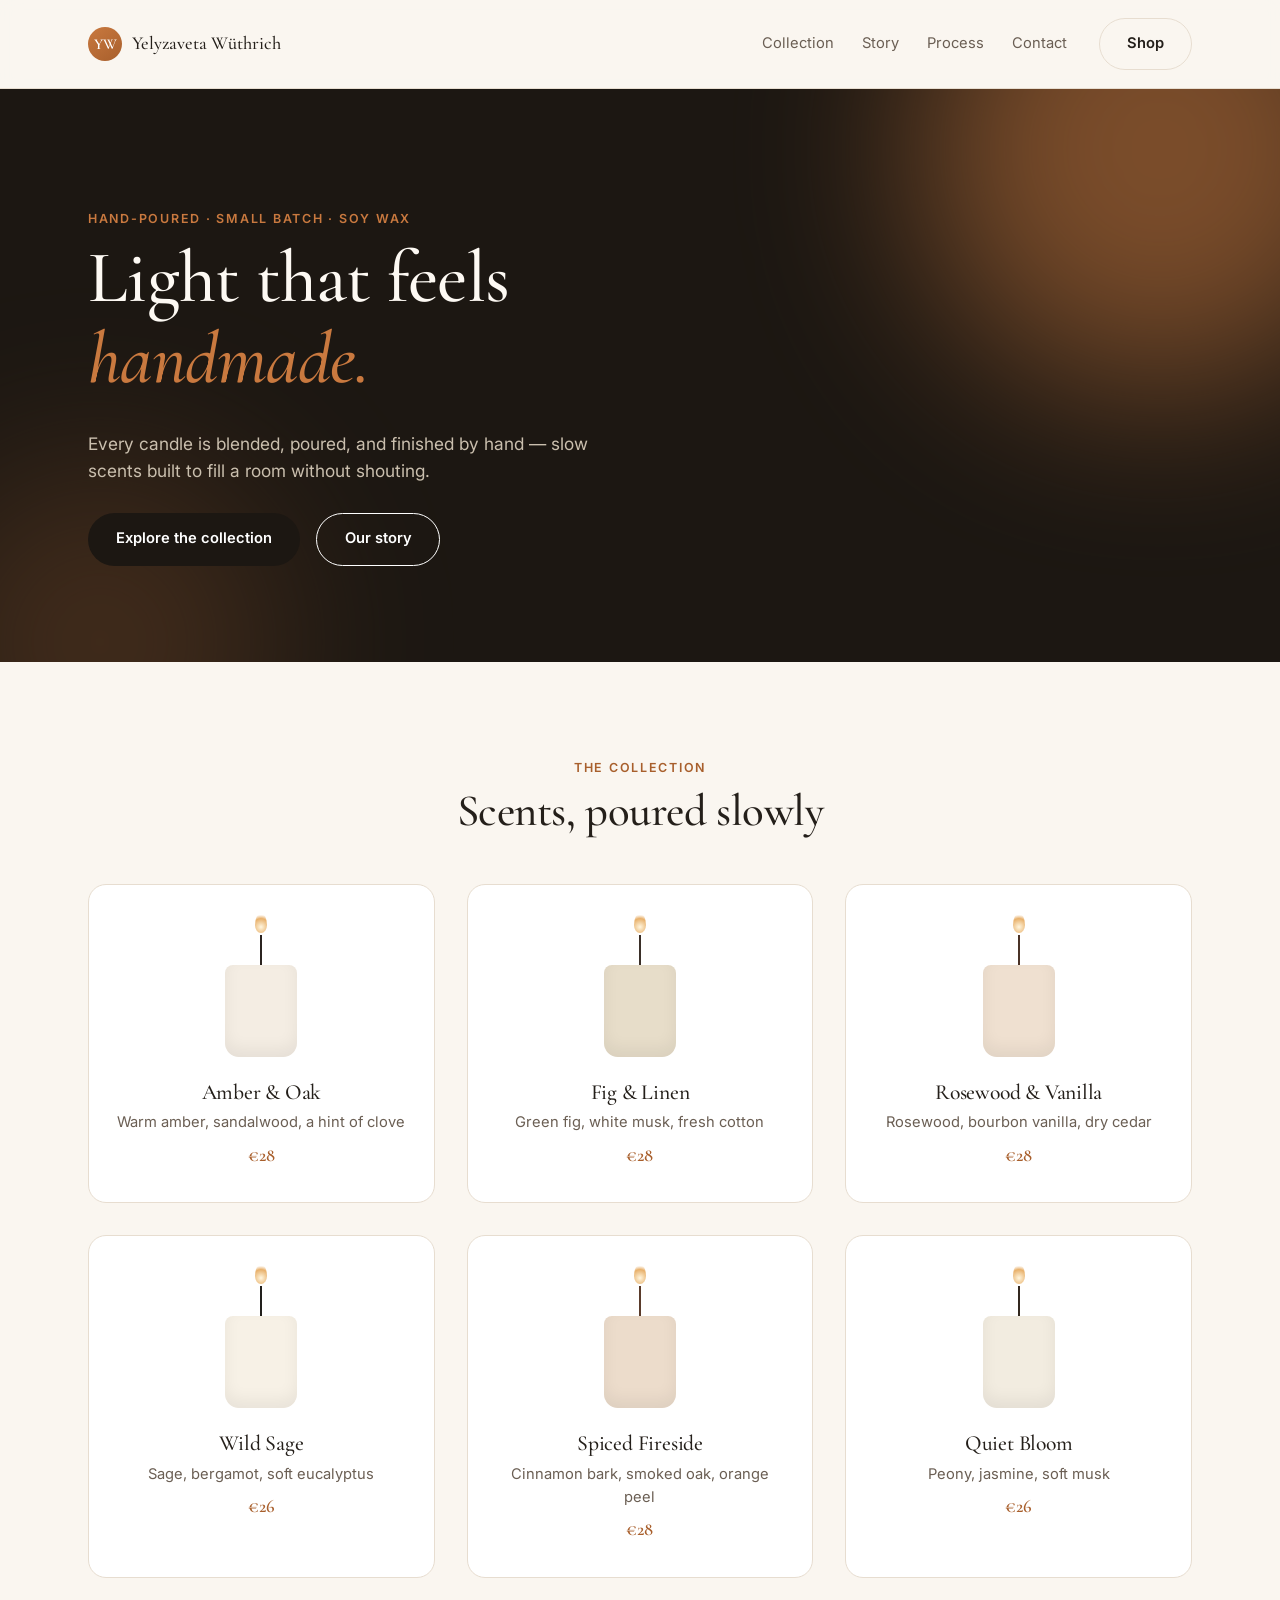
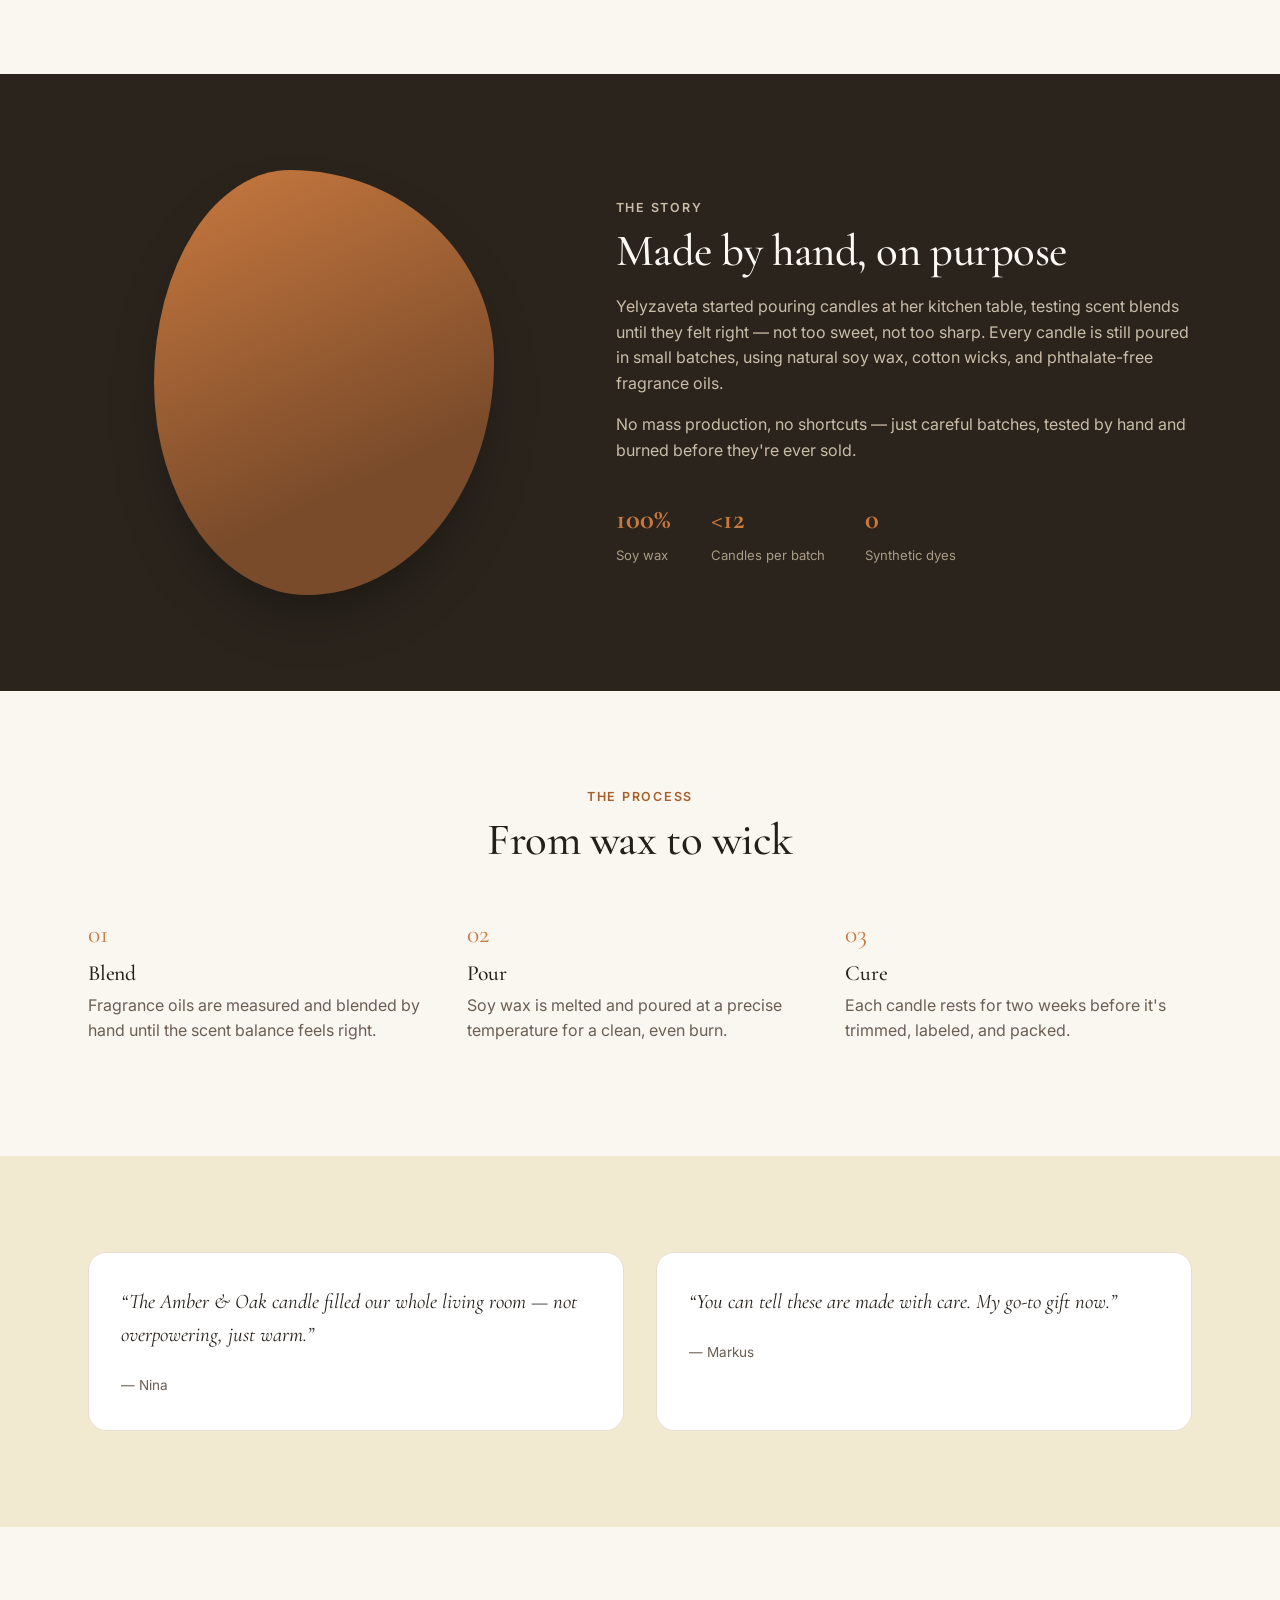
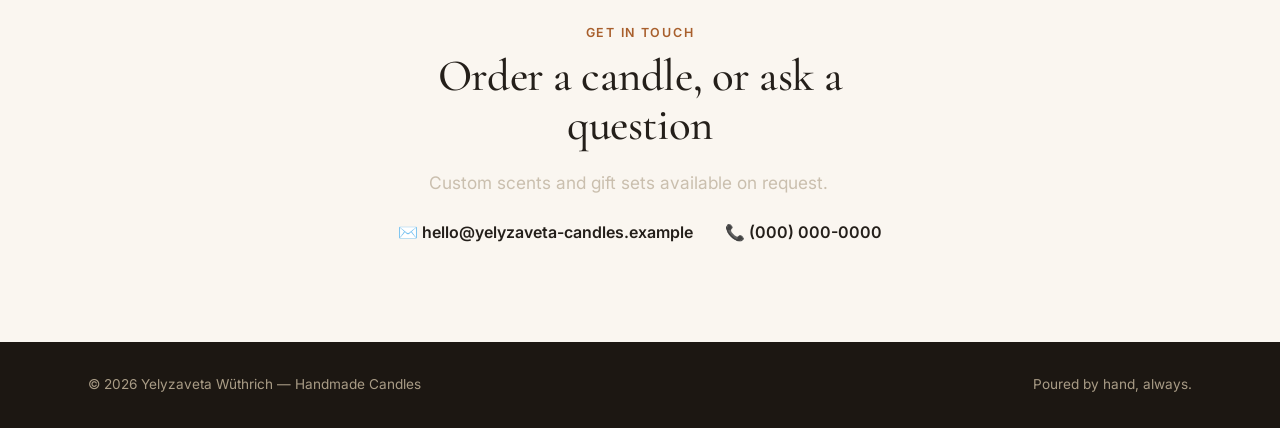
==== sites/yelyzaveta-candles/index.html @ 91c05e72 "Add Yelyzaveta Wuthrich handmade candles site" ====
<!doctype html>
<html lang="en">
<head>
<meta charset="UTF-8">
<meta name="viewport" content="width=device-width, initial-scale=1.0">
<title>Yelyzaveta Wüthrich — Handmade Candles</title>
<meta name="description" content="Slow-poured soy candles, hand-blended and hand-poured by Yelyzaveta Wüthrich.">
<link rel="preconnect" href="https://fonts.googleapis.com">
<link rel="preconnect" href="https://fonts.gstatic.com" crossorigin>
<link href="https://fonts.googleapis.com/css2?family=Cormorant+Garamond:wght@400;500;600&family=Inter:wght@400;500;600&display=swap" rel="stylesheet">
<link rel="stylesheet" href="styles.css">
</head>
<body>

<header class="nav" id="nav">
  <div class="wrap nav-inner">
    <a href="#" class="brand">
      <span class="brand-mark">YW</span>
      <span class="brand-name">Yelyzaveta&nbsp;Wüthrich</span>
    </a>
    <nav class="links">
      <a href="#collection">Collection</a>
      <a href="#story">Story</a>
      <a href="#process">Process</a>
      <a href="#contact">Contact</a>
    </nav>
    <a href="#collection" class="btn btn-ghost">Shop</a>
    <button class="menu-btn" id="menuBtn" aria-label="Toggle menu">
      <span></span><span></span>
    </button>
  </div>
</header>

<section class="hero">
  <div class="glow glow-a"></div>
  <div class="glow glow-b"></div>
  <div class="wrap hero-inner">
    <p class="eyebrow">Hand-poured · Small batch · Soy wax</p>
    <h1>Light that feels<br><em>handmade.</em></h1>
    <p class="hero-sub">Every candle is blended, poured, and finished by hand — slow scents built to fill a room without shouting.</p>
    <div class="hero-actions">
      <a href="#collection" class="btn btn-primary">Explore the collection</a>
      <a href="#story" class="btn btn-outline">Our story</a>
    </div>
  </div>
</section>

<section class="section" id="collection">
  <div class="wrap">
    <div class="section-head reveal">
      <p class="eyebrow">The Collection</p>
      <h2>Scents, poured slowly</h2>
    </div>
    <div class="grid grid-3">

      <article class="candle-card reveal">
        <div class="candle-visual" style="--flame:#e8b06a;--wax:#f4ede3;--jar:#2b2420">
          <div class="jar"><div class="wax"></div><div class="wick"><div class="flame"></div></div></div>
        </div>
        <h3>Amber &amp; Oak</h3>
        <p class="notes">Warm amber, sandalwood, a hint of clove</p>
        <p class="price">€28</p>
      </article>

      <article class="candle-card reveal">
        <div class="candle-visual" style="--flame:#e8b06a;--wax:#e7ddc9;--jar:#3a2f28">
          <div class="jar"><div class="wax"></div><div class="wick"><div class="flame"></div></div></div>
        </div>
        <h3>Fig &amp; Linen</h3>
        <p class="notes">Green fig, white musk, fresh cotton</p>
        <p class="price">€28</p>
      </article>

      <article class="candle-card reveal">
        <div class="candle-visual" style="--flame:#e8b06a;--wax:#efe0d0;--jar:#4a3226">
          <div class="jar"><div class="wax"></div><div class="wick"><div class="flame"></div></div></div>
        </div>
        <h3>Rosewood &amp; Vanilla</h3>
        <p class="notes">Rosewood, bourbon vanilla, dry cedar</p>
        <p class="price">€28</p>
      </article>

      <article class="candle-card reveal">
        <div class="candle-visual" style="--flame:#e8b06a;--wax:#f7f1e6;--jar:#22201d">
          <div class="jar"><div class="wax"></div><div class="wick"><div class="flame"></div></div></div>
        </div>
        <h3>Wild Sage</h3>
        <p class="notes">Sage, bergamot, soft eucalyptus</p>
        <p class="price">€26</p>
      </article>

      <article class="candle-card reveal">
        <div class="candle-visual" style="--flame:#e8b06a;--wax:#ecdccb;--jar:#5a3b2b">
          <div class="jar"><div class="wax"></div><div class="wick"><div class="flame"></div></div></div>
        </div>
        <h3>Spiced Fireside</h3>
        <p class="notes">Cinnamon bark, smoked oak, orange peel</p>
        <p class="price">€28</p>
      </article>

      <article class="candle-card reveal">
        <div class="candle-visual" style="--flame:#e8b06a;--wax:#f2ece0;--jar:#33281f">
          <div class="jar"><div class="wax"></div><div class="wick"><div class="flame"></div></div></div>
        </div>
        <h3>Quiet Bloom</h3>
        <p class="notes">Peony, jasmine, soft musk</p>
        <p class="price">€26</p>
      </article>

    </div>
  </div>
</section>

<section class="section section-dark" id="story">
  <div class="wrap story-inner">
    <div class="story-visual reveal" aria-hidden="true">
      <div class="story-blob"></div>
    </div>
    <div class="reveal">
      <p class="eyebrow">The Story</p>
      <h2>Made by hand, on purpose</h2>
      <p>Yelyzaveta started pouring candles at her kitchen table, testing scent blends until they felt right — not too sweet, not too sharp. Every candle is still poured in small batches, using natural soy wax, cotton wicks, and phthalate-free fragrance oils.</p>
      <p>No mass production, no shortcuts — just careful batches, tested by hand and burned before they're ever sold.</p>
      <div class="stats">
        <div><strong>100%</strong><span>Soy wax</span></div>
        <div><strong>&lt;12</strong><span>Candles per batch</span></div>
        <div><strong>0</strong><span>Synthetic dyes</span></div>
      </div>
    </div>
  </div>
</section>

<section class="section" id="process">
  <div class="wrap">
    <div class="section-head reveal">
      <p class="eyebrow">The Process</p>
      <h2>From wax to wick</h2>
    </div>
    <div class="grid grid-3 steps">
      <div class="step reveal">
        <span class="step-no">01</span>
        <h3>Blend</h3>
        <p>Fragrance oils are measured and blended by hand until the scent balance feels right.</p>
      </div>
      <div class="step reveal">
        <span class="step-no">02</span>
        <h3>Pour</h3>
        <p>Soy wax is melted and poured at a precise temperature for a clean, even burn.</p>
      </div>
      <div class="step reveal">
        <span class="step-no">03</span>
        <h3>Cure</h3>
        <p>Each candle rests for two weeks before it's trimmed, labeled, and packed.</p>
      </div>
    </div>
  </div>
</section>

<section class="section section-alt" id="testimonials">
  <div class="wrap">
    <div class="grid grid-2 quotes">
      <blockquote class="reveal">
        <p>“The Amber &amp; Oak candle filled our whole living room — not overpowering, just warm.”</p>
        <cite>— Nina</cite>
      </blockquote>
      <blockquote class="reveal">
        <p>“You can tell these are made with care. My go-to gift now.”</p>
        <cite>— Markus</cite>
      </blockquote>
    </div>
  </div>
</section>

<section class="section" id="contact">
  <div class="wrap contact-inner reveal">
    <p class="eyebrow">Get in touch</p>
    <h2>Order a candle, or ask a question</h2>
    <p class="hero-sub">Custom scents and gift sets available on request.</p>
    <div class="contact-methods">
      <a href="mailto:hello@yelyzaveta-candles.example">✉️ hello@yelyzaveta-candles.example</a>
      <a href="tel:+10000000000">📞 (000) 000-0000</a>
    </div>
  </div>
</section>

<footer class="footer">
  <div class="wrap footer-inner">
    <span>&copy; <span id="year"></span> Yelyzaveta Wüthrich — Handmade Candles</span>
    <span class="footer-note">Poured by hand, always.</span>
  </div>
</footer>

<script src="script.js"></script>
</body>
</html>
---- sites/yelyzaveta-candles/styles.css ----
:root {
  --ink: #241f1a;
  --ink-soft: #6b5f54;
  --cream: #faf6f0;
  --cream-alt: #f2ead0;
  --amber: #c9793f;
  --amber-dark: #a85f2c;
  --dark: #1c1712;
  --dark-soft: #2b241d;
  --border: #e7ddd0;
  --serif: "Cormorant Garamond", Georgia, serif;
  --sans: "Inter", -apple-system, BlinkMacSystemFont, "Segoe UI", sans-serif;
  --radius: 18px;
}

* { box-sizing: border-box; }
html { scroll-behavior: smooth; }

body {
  margin: 0;
  font-family: var(--sans);
  color: var(--ink);
  background: var(--cream);
  line-height: 1.6;
  -webkit-font-smoothing: antialiased;
}

h1, h2, h3 {
  font-family: var(--serif);
  font-weight: 500;
  line-height: 1.1;
  margin: 0 0 0.4em;
  letter-spacing: -0.01em;
}
h1 { font-size: clamp(2.6rem, 6vw, 4.6rem); font-weight: 500; }
h1 em { font-style: italic; color: var(--amber); }
h2 { font-size: clamp(1.9rem, 3.5vw, 2.8rem); }
h3 { font-size: 1.35rem; margin-bottom: 0.3em; }
p { color: var(--ink-soft); margin: 0 0 1em; }

.wrap { max-width: 1160px; margin: 0 auto; padding: 0 1.75rem; }
.eyebrow {
  text-transform: uppercase;
  letter-spacing: 0.14em;
  font-size: 0.78rem;
  font-weight: 600;
  color: var(--amber-dark);
  margin: 0 0 0.75em;
}

/* Nav */
.nav {
  position: sticky;
  top: 0;
  z-index: 20;
  background: rgba(250, 246, 240, 0.85);
  backdrop-filter: blur(10px);
  border-bottom: 1px solid var(--border);
}
.nav-inner {
  display: flex;
  align-items: center;
  gap: 2rem;
  padding: 1.1rem 1.75rem;
}
.brand { display: flex; align-items: center; gap: 0.6rem; text-decoration: none; color: var(--ink); }
.brand-mark {
  width: 34px; height: 34px;
  border-radius: 50%;
  background: linear-gradient(145deg, var(--amber), var(--amber-dark));
  color: #fff;
  display: flex; align-items: center; justify-content: center;
  font-family: var(--serif); font-weight: 600; font-size: 0.95rem;
}
.brand-name { font-family: var(--serif); font-size: 1.15rem; font-weight: 500; }
.links { display: flex; gap: 1.75rem; margin-left: auto; }
.links a { color: var(--ink-soft); text-decoration: none; font-size: 0.92rem; }
.links a:hover { color: var(--ink); }
.menu-btn { display: none; }

@media (max-width: 800px) {
  .links, .btn-ghost { display: none; }
  .menu-btn {
    display: flex; flex-direction: column; gap: 5px;
    margin-left: auto; background: none; border: none; cursor: pointer; padding: 0.4rem;
  }
  .menu-btn span { width: 22px; height: 2px; background: var(--ink); border-radius: 2px; }
  .nav.open .links {
    display: flex; flex-direction: column; position: absolute;
    top: 100%; left: 0; right: 0; background: var(--cream);
    padding: 1.5rem 1.75rem; border-bottom: 1px solid var(--border); gap: 1rem;
  }
}

/* Buttons */
.btn {
  display: inline-flex; align-items: center; justify-content: center;
  padding: 0.85rem 1.7rem; border-radius: 999px;
  font-size: 0.92rem; font-weight: 600; text-decoration: none;
  border: 1px solid transparent; transition: all 0.2s ease;
}
.btn-primary { background: var(--dark); color: #fff; }
.btn-primary:hover { background: var(--amber-dark); }
.btn-outline { border-color: var(--ink); color: var(--ink); }
.btn-outline:hover { background: var(--ink); color: #fff; }
.btn-ghost { border-color: var(--border); color: var(--ink); }
.btn-ghost:hover { border-color: var(--amber); color: var(--amber-dark); }

/* Hero */
.hero {
  position: relative;
  overflow: hidden;
  padding: 7.5rem 0 6rem;
  background: var(--dark);
  color: #fff;
}
.hero .eyebrow { color: var(--amber); }
.hero h1 { color: #fdf9f3; }
.hero-sub { color: #cabfae; max-width: 520px; font-size: 1.08rem; }
.hero-inner { position: relative; z-index: 2; }
.hero-actions { display: flex; gap: 1rem; flex-wrap: wrap; margin-top: 1.75rem; }
.hero .btn-outline { border-color: #fff; color: #fff; }
.hero .btn-outline:hover { background: #fff; color: var(--dark); }

.glow {
  position: absolute;
  border-radius: 50%;
  filter: blur(90px);
  opacity: 0.55;
  z-index: 1;
}
.glow-a { width: 480px; height: 480px; background: var(--amber); top: -180px; right: -120px; }
.glow-b { width: 360px; height: 360px; background: #7a4b2a; bottom: -160px; left: -80px; opacity: 0.4; }

/* Sections */
.section { padding: 6rem 0; }
.section-alt { background: var(--cream-alt, #f2e5d5); }
.section-dark { background: var(--dark-soft); color: #f1e9dd; }
.section-dark p { color: #c9bda9; }
.section-dark h2 { color: #fdf9f3; }
.section-head { text-align: center; max-width: 560px; margin: 0 auto 3rem; }
.section-head h2 { margin: 0; }

/* Grid */
.grid { display: grid; gap: 2rem; }
.grid-3 { grid-template-columns: repeat(3, 1fr); }
.grid-2 { grid-template-columns: repeat(2, 1fr); }
@media (max-width: 900px) {
  .grid-3 { grid-template-columns: repeat(2, 1fr); }
}
@media (max-width: 640px) {
  .grid-3, .grid-2 { grid-template-columns: 1fr; }
}

/* Candle card */
.candle-card {
  background: #fff;
  border: 1px solid var(--border);
  border-radius: var(--radius);
  padding: 2rem 1.75rem;
  text-align: center;
  transition: transform 0.25s ease, box-shadow 0.25s ease;
}
.candle-card:hover { transform: translateY(-6px); box-shadow: 0 20px 40px -20px rgba(36,31,26,0.25); }
.candle-visual { display: flex; justify-content: center; margin-bottom: 1.5rem; height: 140px; align-items: flex-end; }
.jar { position: relative; width: 72px; height: 92px; }
.wax {
  position: absolute; inset: 0;
  background: var(--wax);
  border-radius: 8px 8px 14px 14px;
  box-shadow: inset 0 -8px 16px rgba(0,0,0,0.06);
}
.wick { position: absolute; top: -30px; left: 50%; transform: translateX(-50%); width: 2px; height: 30px; background: var(--jar); }
.flame {
  position: absolute; top: -22px; left: 50%; transform: translateX(-50%);
  width: 12px; height: 20px;
  background: radial-gradient(circle at 50% 70%, #fff6df 0%, var(--flame) 55%, transparent 80%);
  border-radius: 50% 50% 50% 50% / 60% 60% 40% 40%;
  filter: blur(0.3px);
  animation: flicker 2.4s ease-in-out infinite;
}
@keyframes flicker {
  0%, 100% { transform: translateX(-50%) scale(1) rotate(0deg); }
  30% { transform: translateX(-50%) scale(1.05) rotate(-2deg); }
  60% { transform: translateX(-52%) scale(0.95) rotate(2deg); }
}
.notes { font-size: 0.92rem; margin-bottom: 0.4em; }
.price { font-family: var(--serif); font-size: 1.15rem; color: var(--amber-dark); font-weight: 600; margin: 0; }

/* Story */
.story-inner { display: grid; grid-template-columns: 0.9fr 1.1fr; gap: 3.5rem; align-items: center; }
@media (max-width: 800px) { .story-inner { grid-template-columns: 1fr; } }
.story-visual { display: flex; justify-content: center; }
.story-blob {
  width: 100%; max-width: 340px; aspect-ratio: 4/5;
  border-radius: 40% 60% 55% 45% / 50% 45% 55% 50%;
  background: linear-gradient(155deg, var(--amber), #7a4b2a 70%);
  box-shadow: 0 30px 60px -20px rgba(0,0,0,0.4);
}
.stats { display: flex; gap: 2.5rem; margin-top: 2rem; }
.stats strong { display: block; font-family: var(--serif); font-size: 1.8rem; color: var(--amber); }
.stats span { font-size: 0.82rem; color: #a99c86; }

/* Steps */
.steps .step { text-align: left; }
.step-no { font-family: var(--serif); font-size: 1.6rem; color: var(--amber); display: block; margin-bottom: 0.5rem; }

/* Quotes */
.quotes blockquote { margin: 0; padding: 2rem; background: #fff; border-radius: var(--radius); border: 1px solid var(--border); }
.quotes p { font-family: var(--serif); font-size: 1.3rem; color: var(--ink); font-style: italic; }
.quotes cite { font-size: 0.85rem; color: var(--ink-soft); font-style: normal; }

/* Contact */
.contact-inner { text-align: center; max-width: 600px; margin: 0 auto; }
.contact-methods { display: flex; gap: 2rem; justify-content: center; flex-wrap: wrap; margin-top: 1.5rem; }
.contact-methods a { color: var(--ink); text-decoration: none; font-weight: 600; }
.contact-methods a:hover { color: var(--amber-dark); }

/* Footer */
.footer { background: var(--dark); color: #a99c86; padding: 2rem 0; }
.footer-inner { display: flex; justify-content: space-between; flex-wrap: wrap; gap: 0.5rem; font-size: 0.85rem; }

/* Reveal animation */
.reveal { opacity: 0; transform: translateY(24px); transition: opacity 0.7s ease, transform 0.7s ease; }
.reveal.in { opacity: 1; transform: translateY(0); }
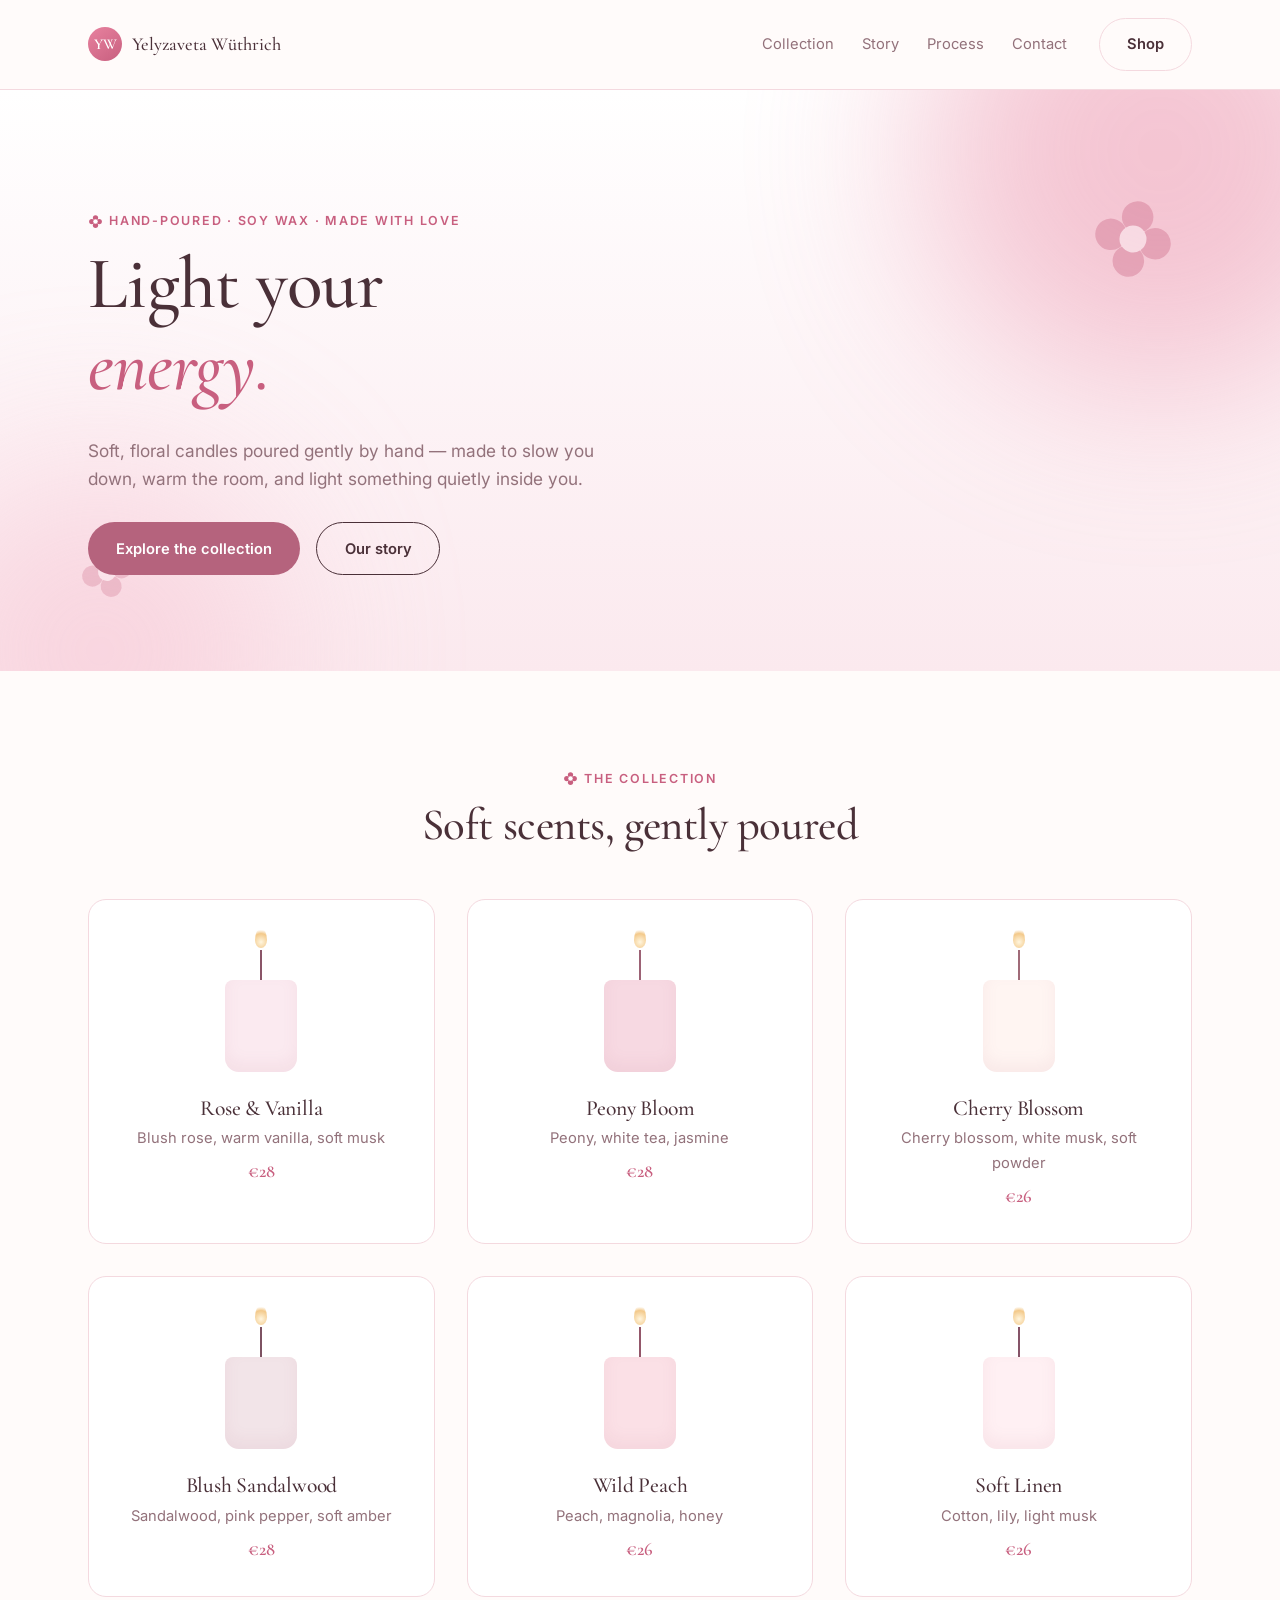
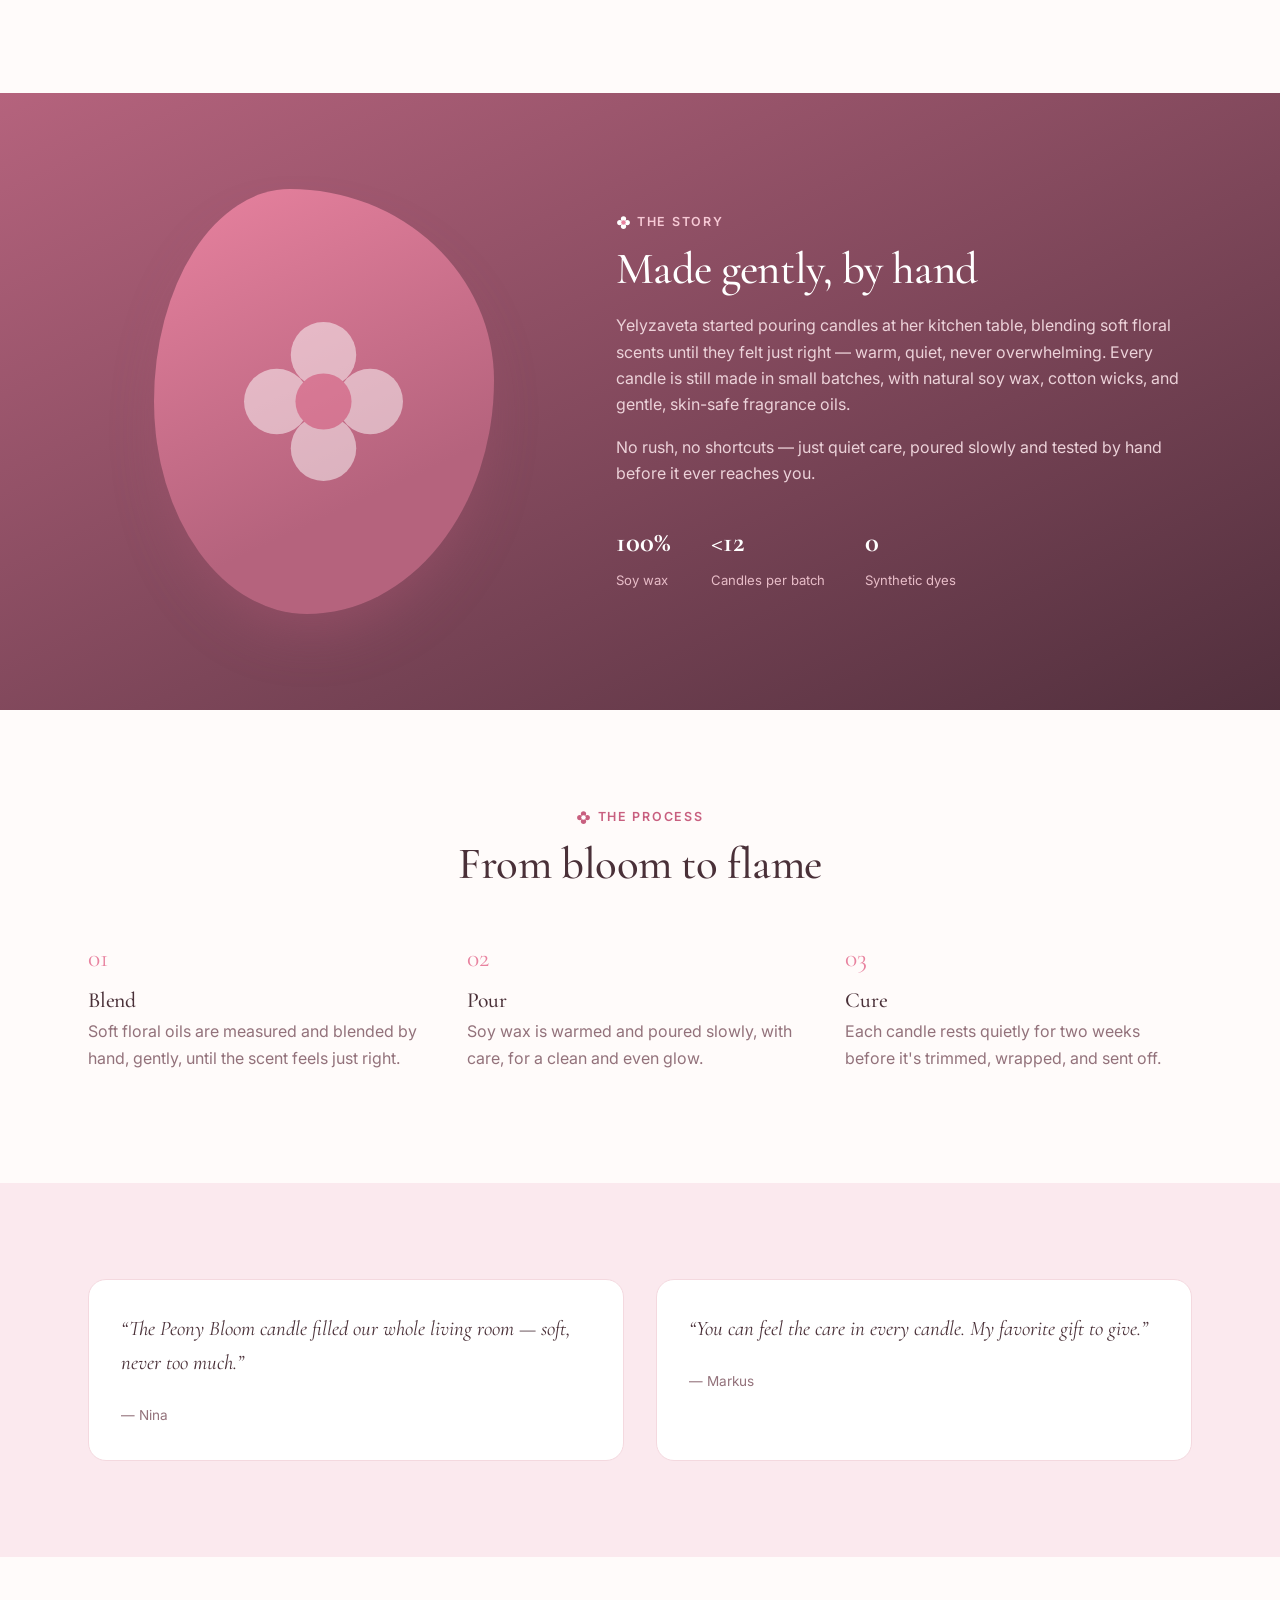
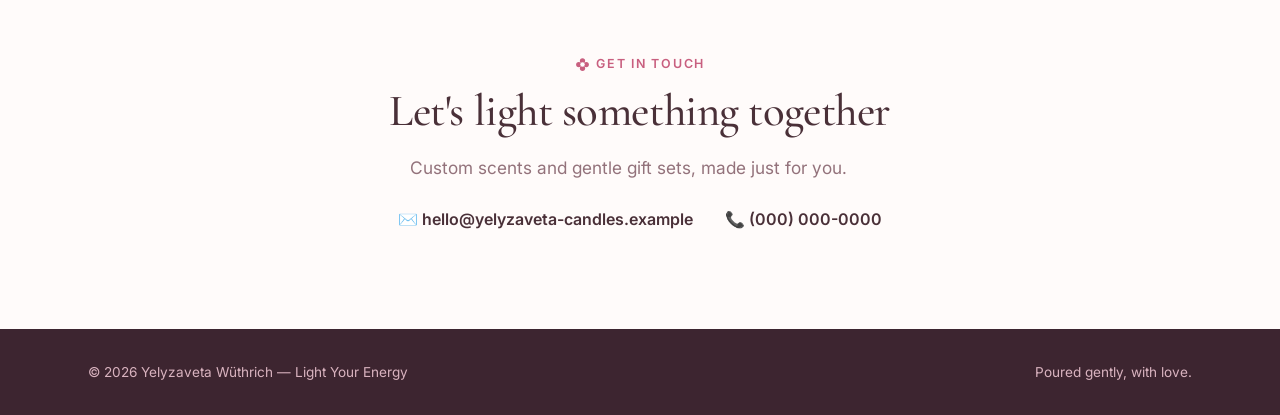
==== commit 80712209: "Restyle candle site: pink/white palette, floral accents, gentler copy, new slogan" ====
--- a/sites/yelyzaveta-candles/index.html
+++ b/sites/yelyzaveta-candles/index.html
@@ -3,8 +3,8 @@
 <head>
 <meta charset="UTF-8">
 <meta name="viewport" content="width=device-width, initial-scale=1.0">
-<title>Yelyzaveta Wüthrich — Handmade Candles</title>
-<meta name="description" content="Slow-poured soy candles, hand-blended and hand-poured by Yelyzaveta Wüthrich.">
+<title>Yelyzaveta Wüthrich — Light Your Energy</title>
+<meta name="description" content="Hand-poured soy candles designed to light your energy — soft, floral, and made with love by Yelyzaveta Wüthrich.">
 <link rel="preconnect" href="https://fonts.googleapis.com">
 <link rel="preconnect" href="https://fonts.gstatic.com" crossorigin>
 <link href="https://fonts.googleapis.com/css2?family=Cormorant+Garamond:wght@400;500;600&family=Inter:wght@400;500;600&display=swap" rel="stylesheet">
@@ -34,10 +34,12 @@
 <section class="hero">
   <div class="glow glow-a"></div>
   <div class="glow glow-b"></div>
+  <div class="flower-deco flower-a"></div>
+  <div class="flower-deco flower-b"></div>
   <div class="wrap hero-inner">
-    <p class="eyebrow">Hand-poured · Small batch · Soy wax</p>
-    <h1>Light that feels<br><em>handmade.</em></h1>
-    <p class="hero-sub">Every candle is blended, poured, and finished by hand — slow scents built to fill a room without shouting.</p>
+    <p class="eyebrow">Hand-poured · Soy wax · Made with love</p>
+    <h1>Light your<br><em>energy.</em></h1>
+    <p class="hero-sub">Soft, floral candles poured gently by hand — made to slow you down, warm the room, and light something quietly inside you.</p>
     <div class="hero-actions">
       <a href="#collection" class="btn btn-primary">Explore the collection</a>
       <a href="#story" class="btn btn-outline">Our story</a>
@@ -49,61 +51,61 @@
   <div class="wrap">
     <div class="section-head reveal">
       <p class="eyebrow">The Collection</p>
-      <h2>Scents, poured slowly</h2>
+      <h2>Soft scents, gently poured</h2>
     </div>
     <div class="grid grid-3">
 
       <article class="candle-card reveal">
-        <div class="candle-visual" style="--flame:#e8b06a;--wax:#f4ede3;--jar:#2b2420">
+        <div class="candle-visual" style="--wax:#fbeaf0;--jar:#8a5568">
           <div class="jar"><div class="wax"></div><div class="wick"><div class="flame"></div></div></div>
         </div>
-        <h3>Amber &amp; Oak</h3>
-        <p class="notes">Warm amber, sandalwood, a hint of clove</p>
+        <h3>Rose &amp; Vanilla</h3>
+        <p class="notes">Blush rose, warm vanilla, soft musk</p>
         <p class="price">€28</p>
       </article>
 
       <article class="candle-card reveal">
-        <div class="candle-visual" style="--flame:#e8b06a;--wax:#e7ddc9;--jar:#3a2f28">
+        <div class="candle-visual" style="--wax:#f7d9e2;--jar:#9c6275">
           <div class="jar"><div class="wax"></div><div class="wick"><div class="flame"></div></div></div>
         </div>
-        <h3>Fig &amp; Linen</h3>
-        <p class="notes">Green fig, white musk, fresh cotton</p>
+        <h3>Peony Bloom</h3>
+        <p class="notes">Peony, white tea, jasmine</p>
         <p class="price">€28</p>
       </article>
 
       <article class="candle-card reveal">
-        <div class="candle-visual" style="--flame:#e8b06a;--wax:#efe0d0;--jar:#4a3226">
+        <div class="candle-visual" style="--wax:#fff5f2;--jar:#a06b78">
           <div class="jar"><div class="wax"></div><div class="wick"><div class="flame"></div></div></div>
         </div>
-        <h3>Rosewood &amp; Vanilla</h3>
-        <p class="notes">Rosewood, bourbon vanilla, dry cedar</p>
+        <h3>Cherry Blossom</h3>
+        <p class="notes">Cherry blossom, white musk, soft powder</p>
+        <p class="price">€26</p>
+      </article>
+
+      <article class="candle-card reveal">
+        <div class="candle-visual" style="--wax:#f2e4e8;--jar:#7d5262">
+          <div class="jar"><div class="wax"></div><div class="wick"><div class="flame"></div></div></div>
+        </div>
+        <h3>Blush Sandalwood</h3>
+        <p class="notes">Sandalwood, pink pepper, soft amber</p>
         <p class="price">€28</p>
       </article>
 
       <article class="candle-card reveal">
-        <div class="candle-visual" style="--flame:#e8b06a;--wax:#f7f1e6;--jar:#22201d">
+        <div class="candle-visual" style="--wax:#fbe0e6;--jar:#93576a">
           <div class="jar"><div class="wax"></div><div class="wick"><div class="flame"></div></div></div>
         </div>
-        <h3>Wild Sage</h3>
-        <p class="notes">Sage, bergamot, soft eucalyptus</p>
+        <h3>Wild Peach</h3>
+        <p class="notes">Peach, magnolia, honey</p>
         <p class="price">€26</p>
       </article>
 
       <article class="candle-card reveal">
-        <div class="candle-visual" style="--flame:#e8b06a;--wax:#ecdccb;--jar:#5a3b2b">
+        <div class="candle-visual" style="--wax:#fff0f3;--jar:#855468">
           <div class="jar"><div class="wax"></div><div class="wick"><div class="flame"></div></div></div>
         </div>
-        <h3>Spiced Fireside</h3>
-        <p class="notes">Cinnamon bark, smoked oak, orange peel</p>
-        <p class="price">€28</p>
-      </article>
-
-      <article class="candle-card reveal">
-        <div class="candle-visual" style="--flame:#e8b06a;--wax:#f2ece0;--jar:#33281f">
-          <div class="jar"><div class="wax"></div><div class="wick"><div class="flame"></div></div></div>
-        </div>
-        <h3>Quiet Bloom</h3>
-        <p class="notes">Peony, jasmine, soft musk</p>
+        <h3>Soft Linen</h3>
+        <p class="notes">Cotton, lily, light musk</p>
         <p class="price">€26</p>
       </article>
 
@@ -118,9 +120,9 @@
     </div>
     <div class="reveal">
       <p class="eyebrow">The Story</p>
-      <h2>Made by hand, on purpose</h2>
-      <p>Yelyzaveta started pouring candles at her kitchen table, testing scent blends until they felt right — not too sweet, not too sharp. Every candle is still poured in small batches, using natural soy wax, cotton wicks, and phthalate-free fragrance oils.</p>
-      <p>No mass production, no shortcuts — just careful batches, tested by hand and burned before they're ever sold.</p>
+      <h2>Made gently, by hand</h2>
+      <p>Yelyzaveta started pouring candles at her kitchen table, blending soft floral scents until they felt just right — warm, quiet, never overwhelming. Every candle is still made in small batches, with natural soy wax, cotton wicks, and gentle, skin-safe fragrance oils.</p>
+      <p>No rush, no shortcuts — just quiet care, poured slowly and tested by hand before it ever reaches you.</p>
       <div class="stats">
         <div><strong>100%</strong><span>Soy wax</span></div>
         <div><strong>&lt;12</strong><span>Candles per batch</span></div>
@@ -134,23 +136,23 @@
   <div class="wrap">
     <div class="section-head reveal">
       <p class="eyebrow">The Process</p>
-      <h2>From wax to wick</h2>
+      <h2>From bloom to flame</h2>
     </div>
     <div class="grid grid-3 steps">
       <div class="step reveal">
         <span class="step-no">01</span>
         <h3>Blend</h3>
-        <p>Fragrance oils are measured and blended by hand until the scent balance feels right.</p>
+        <p>Soft floral oils are measured and blended by hand, gently, until the scent feels just right.</p>
       </div>
       <div class="step reveal">
         <span class="step-no">02</span>
         <h3>Pour</h3>
-        <p>Soy wax is melted and poured at a precise temperature for a clean, even burn.</p>
+        <p>Soy wax is warmed and poured slowly, with care, for a clean and even glow.</p>
       </div>
       <div class="step reveal">
         <span class="step-no">03</span>
         <h3>Cure</h3>
-        <p>Each candle rests for two weeks before it's trimmed, labeled, and packed.</p>
+        <p>Each candle rests quietly for two weeks before it's trimmed, wrapped, and sent off.</p>
       </div>
     </div>
   </div>
@@ -160,11 +162,11 @@
   <div class="wrap">
     <div class="grid grid-2 quotes">
       <blockquote class="reveal">
-        <p>“The Amber &amp; Oak candle filled our whole living room — not overpowering, just warm.”</p>
+        <p>“The Peony Bloom candle filled our whole living room — soft, never too much.”</p>
         <cite>— Nina</cite>
       </blockquote>
       <blockquote class="reveal">
-        <p>“You can tell these are made with care. My go-to gift now.”</p>
+        <p>“You can feel the care in every candle. My favorite gift to give.”</p>
         <cite>— Markus</cite>
       </blockquote>
     </div>
@@ -174,8 +176,8 @@
 <section class="section" id="contact">
   <div class="wrap contact-inner reveal">
     <p class="eyebrow">Get in touch</p>
-    <h2>Order a candle, or ask a question</h2>
-    <p class="hero-sub">Custom scents and gift sets available on request.</p>
+    <h2>Let's light something together</h2>
+    <p class="hero-sub">Custom scents and gentle gift sets, made just for you.</p>
     <div class="contact-methods">
       <a href="mailto:hello@yelyzaveta-candles.example">✉️ hello@yelyzaveta-candles.example</a>
       <a href="tel:+10000000000">📞 (000) 000-0000</a>
@@ -185,8 +187,8 @@
 
 <footer class="footer">
   <div class="wrap footer-inner">
-    <span>&copy; <span id="year"></span> Yelyzaveta Wüthrich — Handmade Candles</span>
-    <span class="footer-note">Poured by hand, always.</span>
+    <span>&copy; <span id="year"></span> Yelyzaveta Wüthrich — Light Your Energy</span>
+    <span class="footer-note">Poured gently, with love.</span>
   </div>
 </footer>
 
--- a/sites/yelyzaveta-candles/styles.css
+++ b/sites/yelyzaveta-candles/styles.css
@@ -1,16 +1,18 @@
 :root {
-  --ink: #241f1a;
-  --ink-soft: #6b5f54;
-  --cream: #faf6f0;
-  --cream-alt: #f2ead0;
-  --amber: #c9793f;
-  --amber-dark: #a85f2c;
-  --dark: #1c1712;
-  --dark-soft: #2b241d;
-  --border: #e7ddd0;
+  --ink: #4a3038;
+  --ink-soft: #93727b;
+  --cream: #fffbfa;
+  --cream-alt: #fbe9ee;
+  --rose: #e8829f;
+  --rose-dark: #c85f7f;
+  --rose-deep: #b5637d;
+  --deep: #3d2530;
+  --border: #f4d9df;
   --serif: "Cormorant Garamond", Georgia, serif;
   --sans: "Inter", -apple-system, BlinkMacSystemFont, "Segoe UI", sans-serif;
   --radius: 18px;
+  --flower: url("data:image/svg+xml,%3Csvg xmlns='http://www.w3.org/2000/svg' viewBox='0 0 40 40'%3E%3Cg fill='%23c85f7f'%3E%3Ccircle cx='20' cy='10' r='7'/%3E%3Ccircle cx='20' cy='30' r='7'/%3E%3Ccircle cx='10' cy='20' r='7'/%3E%3Ccircle cx='30' cy='20' r='7'/%3E%3C/g%3E%3Ccircle cx='20' cy='20' r='6' fill='white'/%3E%3C/svg%3E");
+  --flower-white: url("data:image/svg+xml,%3Csvg xmlns='http://www.w3.org/2000/svg' viewBox='0 0 40 40'%3E%3Cg fill='white'%3E%3Ccircle cx='20' cy='10' r='7'/%3E%3Ccircle cx='20' cy='30' r='7'/%3E%3Ccircle cx='10' cy='20' r='7'/%3E%3Ccircle cx='30' cy='20' r='7'/%3E%3C/g%3E%3Ccircle cx='20' cy='20' r='6' fill='%23e8829f'/%3E%3C/svg%3E");
 }
 
 * { box-sizing: border-box; }
@@ -21,19 +23,19 @@
   font-family: var(--sans);
   color: var(--ink);
   background: var(--cream);
-  line-height: 1.6;
+  line-height: 1.65;
   -webkit-font-smoothing: antialiased;
 }
 
 h1, h2, h3 {
   font-family: var(--serif);
   font-weight: 500;
-  line-height: 1.1;
+  line-height: 1.12;
   margin: 0 0 0.4em;
   letter-spacing: -0.01em;
 }
 h1 { font-size: clamp(2.6rem, 6vw, 4.6rem); font-weight: 500; }
-h1 em { font-style: italic; color: var(--amber); }
+h1 em { font-style: italic; color: var(--rose-dark); }
 h2 { font-size: clamp(1.9rem, 3.5vw, 2.8rem); }
 h3 { font-size: 1.35rem; margin-bottom: 0.3em; }
 p { color: var(--ink-soft); margin: 0 0 1em; }
@@ -44,16 +46,29 @@
   letter-spacing: 0.14em;
   font-size: 0.78rem;
   font-weight: 600;
-  color: var(--amber-dark);
-  margin: 0 0 0.75em;
-}
+  color: var(--rose-dark);
+  margin: 0 0 0.9em;
+  display: inline-flex;
+  align-items: center;
+  gap: 0.5em;
+}
+.eyebrow::before {
+  content: '';
+  width: 15px; height: 15px;
+  background-image: var(--flower);
+  background-size: contain;
+  background-repeat: no-repeat;
+  flex-shrink: 0;
+}
+.section-head { text-align: center; }
+.section-head .eyebrow { justify-content: center; }
 
 /* Nav */
 .nav {
   position: sticky;
   top: 0;
   z-index: 20;
-  background: rgba(250, 246, 240, 0.85);
+  background: rgba(255, 251, 250, 0.88);
   backdrop-filter: blur(10px);
   border-bottom: 1px solid var(--border);
 }
@@ -67,7 +82,7 @@
 .brand-mark {
   width: 34px; height: 34px;
   border-radius: 50%;
-  background: linear-gradient(145deg, var(--amber), var(--amber-dark));
+  background: linear-gradient(145deg, var(--rose), var(--rose-dark));
   color: #fff;
   display: flex; align-items: center; justify-content: center;
   font-family: var(--serif); font-weight: 600; font-size: 0.95rem;
@@ -75,7 +90,7 @@
 .brand-name { font-family: var(--serif); font-size: 1.15rem; font-weight: 500; }
 .links { display: flex; gap: 1.75rem; margin-left: auto; }
 .links a { color: var(--ink-soft); text-decoration: none; font-size: 0.92rem; }
-.links a:hover { color: var(--ink); }
+.links a:hover { color: var(--rose-dark); }
 .menu-btn { display: none; }
 
 @media (max-width: 800px) {
@@ -99,46 +114,56 @@
   font-size: 0.92rem; font-weight: 600; text-decoration: none;
   border: 1px solid transparent; transition: all 0.2s ease;
 }
-.btn-primary { background: var(--dark); color: #fff; }
-.btn-primary:hover { background: var(--amber-dark); }
+.btn-primary { background: var(--rose-deep); color: #fff; }
+.btn-primary:hover { background: var(--rose-dark); }
 .btn-outline { border-color: var(--ink); color: var(--ink); }
 .btn-outline:hover { background: var(--ink); color: #fff; }
 .btn-ghost { border-color: var(--border); color: var(--ink); }
-.btn-ghost:hover { border-color: var(--amber); color: var(--amber-dark); }
+.btn-ghost:hover { border-color: var(--rose); color: var(--rose-dark); }
 
 /* Hero */
 .hero {
   position: relative;
   overflow: hidden;
   padding: 7.5rem 0 6rem;
-  background: var(--dark);
-  color: #fff;
-}
-.hero .eyebrow { color: var(--amber); }
-.hero h1 { color: #fdf9f3; }
-.hero-sub { color: #cabfae; max-width: 520px; font-size: 1.08rem; }
+  background: linear-gradient(180deg, #ffffff 0%, var(--cream-alt) 100%);
+  color: var(--ink);
+}
+.hero-sub { color: var(--ink-soft); max-width: 520px; font-size: 1.08rem; }
 .hero-inner { position: relative; z-index: 2; }
 .hero-actions { display: flex; gap: 1rem; flex-wrap: wrap; margin-top: 1.75rem; }
-.hero .btn-outline { border-color: #fff; color: #fff; }
-.hero .btn-outline:hover { background: #fff; color: var(--dark); }
 
 .glow {
   position: absolute;
   border-radius: 50%;
   filter: blur(90px);
-  opacity: 0.55;
+  opacity: 0.45;
   z-index: 1;
 }
-.glow-a { width: 480px; height: 480px; background: var(--amber); top: -180px; right: -120px; }
-.glow-b { width: 360px; height: 360px; background: #7a4b2a; bottom: -160px; left: -80px; opacity: 0.4; }
+.glow-a { width: 480px; height: 480px; background: var(--rose); top: -180px; right: -120px; }
+.glow-b { width: 360px; height: 360px; background: #f7c6d4; bottom: -160px; left: -80px; opacity: 0.6; }
+
+.flower-deco {
+  position: absolute;
+  background-image: var(--flower);
+  background-size: contain;
+  background-repeat: no-repeat;
+  opacity: 0.35;
+  z-index: 1;
+  pointer-events: none;
+}
+.flower-a { width: 90px; height: 90px; top: 18%; right: 8%; transform: rotate(12deg); }
+.flower-b { width: 60px; height: 60px; bottom: 12%; left: 6%; transform: rotate(-16deg); opacity: 0.25; }
 
 /* Sections */
 .section { padding: 6rem 0; }
-.section-alt { background: var(--cream-alt, #f2e5d5); }
-.section-dark { background: var(--dark-soft); color: #f1e9dd; }
-.section-dark p { color: #c9bda9; }
-.section-dark h2 { color: #fdf9f3; }
-.section-head { text-align: center; max-width: 560px; margin: 0 auto 3rem; }
+.section-alt { background: var(--cream-alt); }
+.section-dark { background: linear-gradient(155deg, var(--rose-deep), var(--deep) 120%); color: #fdf1f4; }
+.section-dark p { color: #ecd2d9; }
+.section-dark h2 { color: #fff; }
+.section-dark .eyebrow { color: #f6c9d5; }
+.section-dark .eyebrow::before { background-image: var(--flower-white); }
+.section-head { max-width: 560px; margin: 0 auto 3rem; }
 .section-head h2 { margin: 0; }
 
 /* Grid */
@@ -161,20 +186,20 @@
   text-align: center;
   transition: transform 0.25s ease, box-shadow 0.25s ease;
 }
-.candle-card:hover { transform: translateY(-6px); box-shadow: 0 20px 40px -20px rgba(36,31,26,0.25); }
+.candle-card:hover { transform: translateY(-6px); box-shadow: 0 20px 40px -20px rgba(184, 99, 130, 0.3); }
 .candle-visual { display: flex; justify-content: center; margin-bottom: 1.5rem; height: 140px; align-items: flex-end; }
 .jar { position: relative; width: 72px; height: 92px; }
 .wax {
   position: absolute; inset: 0;
   background: var(--wax);
   border-radius: 8px 8px 14px 14px;
-  box-shadow: inset 0 -8px 16px rgba(0,0,0,0.06);
+  box-shadow: inset 0 -8px 16px rgba(180, 100, 130, 0.08);
 }
 .wick { position: absolute; top: -30px; left: 50%; transform: translateX(-50%); width: 2px; height: 30px; background: var(--jar); }
 .flame {
   position: absolute; top: -22px; left: 50%; transform: translateX(-50%);
   width: 12px; height: 20px;
-  background: radial-gradient(circle at 50% 70%, #fff6df 0%, var(--flame) 55%, transparent 80%);
+  background: radial-gradient(circle at 50% 70%, #fff6df 0%, #f3c98a 55%, transparent 80%);
   border-radius: 50% 50% 50% 50% / 60% 60% 40% 40%;
   filter: blur(0.3px);
   animation: flicker 2.4s ease-in-out infinite;
@@ -185,25 +210,36 @@
   60% { transform: translateX(-52%) scale(0.95) rotate(2deg); }
 }
 .notes { font-size: 0.92rem; margin-bottom: 0.4em; }
-.price { font-family: var(--serif); font-size: 1.15rem; color: var(--amber-dark); font-weight: 600; margin: 0; }
+.price { font-family: var(--serif); font-size: 1.15rem; color: var(--rose-dark); font-weight: 600; margin: 0; }
 
 /* Story */
 .story-inner { display: grid; grid-template-columns: 0.9fr 1.1fr; gap: 3.5rem; align-items: center; }
 @media (max-width: 800px) { .story-inner { grid-template-columns: 1fr; } }
 .story-visual { display: flex; justify-content: center; }
 .story-blob {
+  position: relative;
   width: 100%; max-width: 340px; aspect-ratio: 4/5;
   border-radius: 40% 60% 55% 45% / 50% 45% 55% 50%;
-  background: linear-gradient(155deg, var(--amber), #7a4b2a 70%);
-  box-shadow: 0 30px 60px -20px rgba(0,0,0,0.4);
+  background: linear-gradient(155deg, var(--rose), var(--rose-deep) 70%);
+  box-shadow: 0 30px 60px -20px rgba(180, 90, 120, 0.45);
+}
+.story-blob::after {
+  content: '';
+  position: absolute;
+  inset: 0;
+  background-image: var(--flower-white);
+  background-size: 55%;
+  background-repeat: no-repeat;
+  background-position: center;
+  opacity: 0.5;
 }
 .stats { display: flex; gap: 2.5rem; margin-top: 2rem; }
-.stats strong { display: block; font-family: var(--serif); font-size: 1.8rem; color: var(--amber); }
-.stats span { font-size: 0.82rem; color: #a99c86; }
+.stats strong { display: block; font-family: var(--serif); font-size: 1.8rem; color: #fff; }
+.stats span { font-size: 0.82rem; color: #e8bdc8; }
 
 /* Steps */
 .steps .step { text-align: left; }
-.step-no { font-family: var(--serif); font-size: 1.6rem; color: var(--amber); display: block; margin-bottom: 0.5rem; }
+.step-no { font-family: var(--serif); font-size: 1.6rem; color: var(--rose); display: block; margin-bottom: 0.5rem; }
 
 /* Quotes */
 .quotes blockquote { margin: 0; padding: 2rem; background: #fff; border-radius: var(--radius); border: 1px solid var(--border); }
@@ -214,10 +250,10 @@
 .contact-inner { text-align: center; max-width: 600px; margin: 0 auto; }
 .contact-methods { display: flex; gap: 2rem; justify-content: center; flex-wrap: wrap; margin-top: 1.5rem; }
 .contact-methods a { color: var(--ink); text-decoration: none; font-weight: 600; }
-.contact-methods a:hover { color: var(--amber-dark); }
+.contact-methods a:hover { color: var(--rose-dark); }
 
 /* Footer */
-.footer { background: var(--dark); color: #a99c86; padding: 2rem 0; }
+.footer { background: var(--deep); color: #d9b3bf; padding: 2rem 0; }
 .footer-inner { display: flex; justify-content: space-between; flex-wrap: wrap; gap: 0.5rem; font-size: 0.85rem; }
 
 /* Reveal animation */
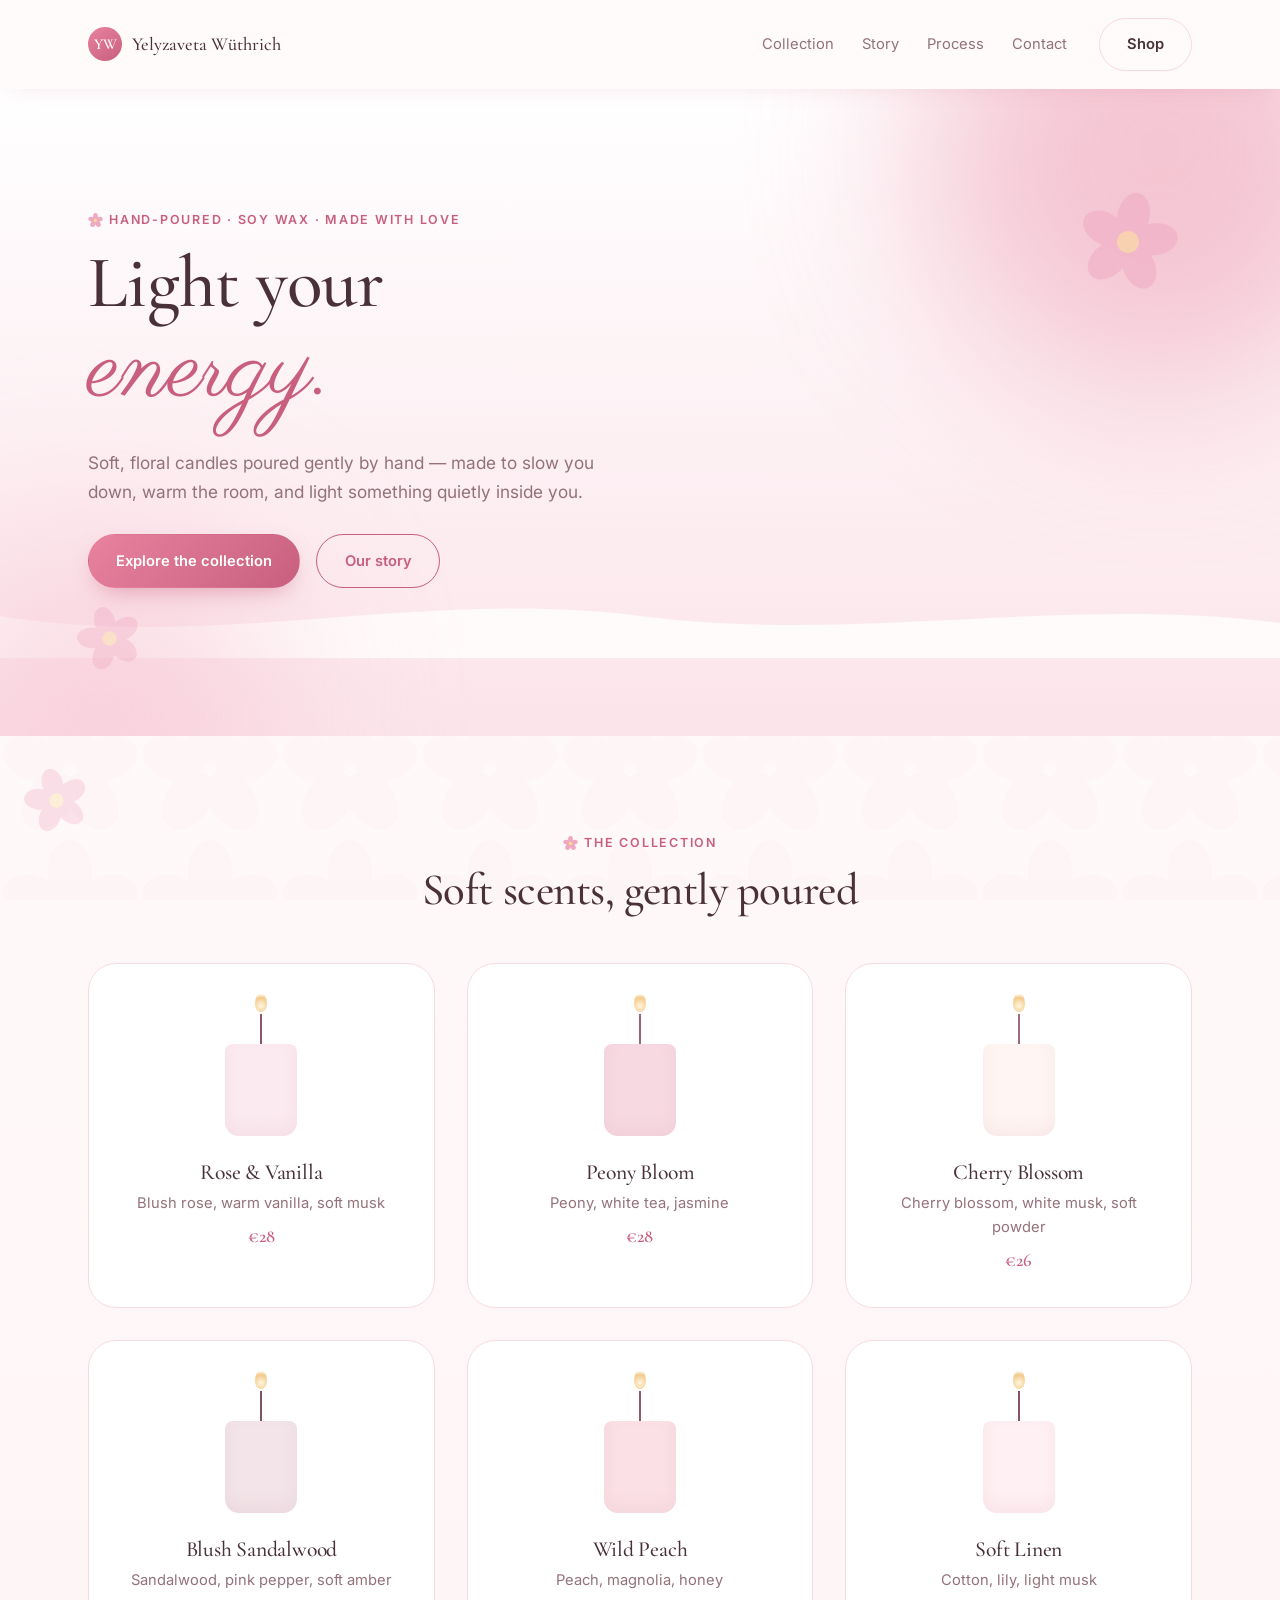
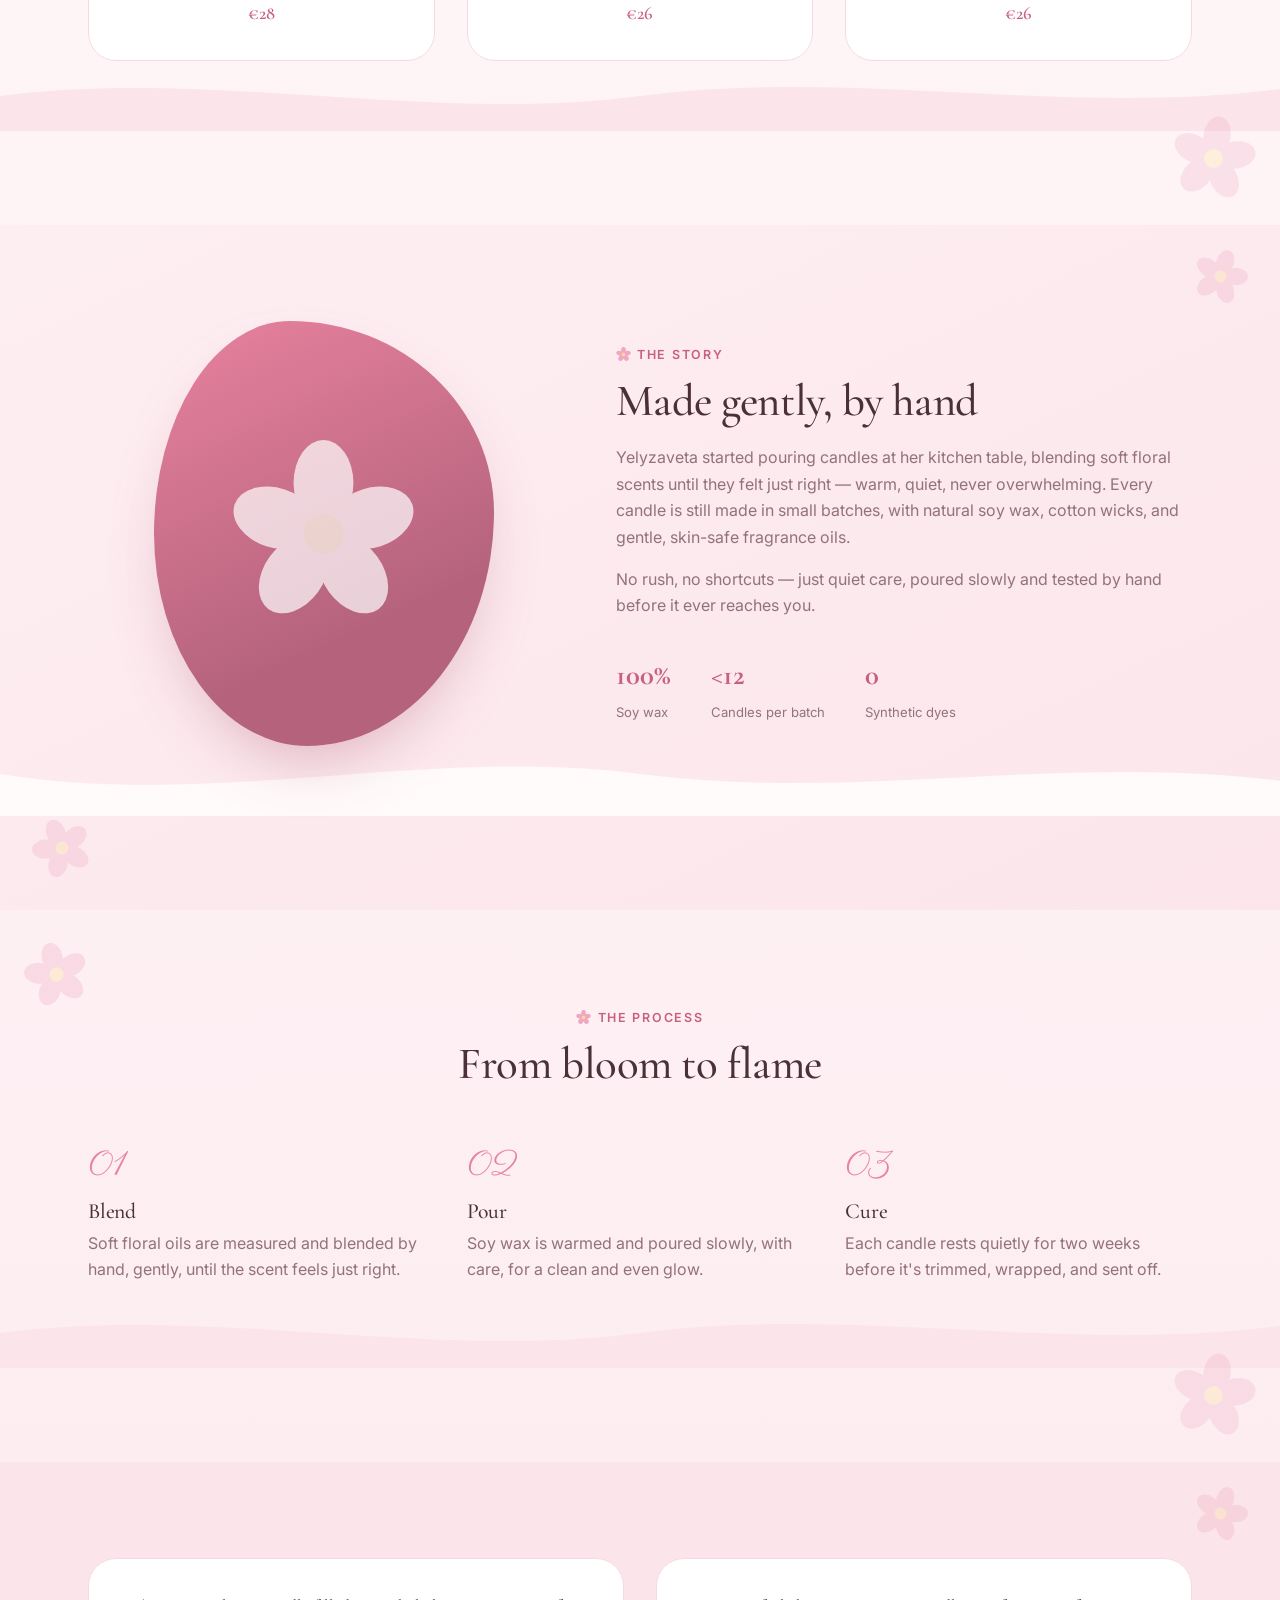
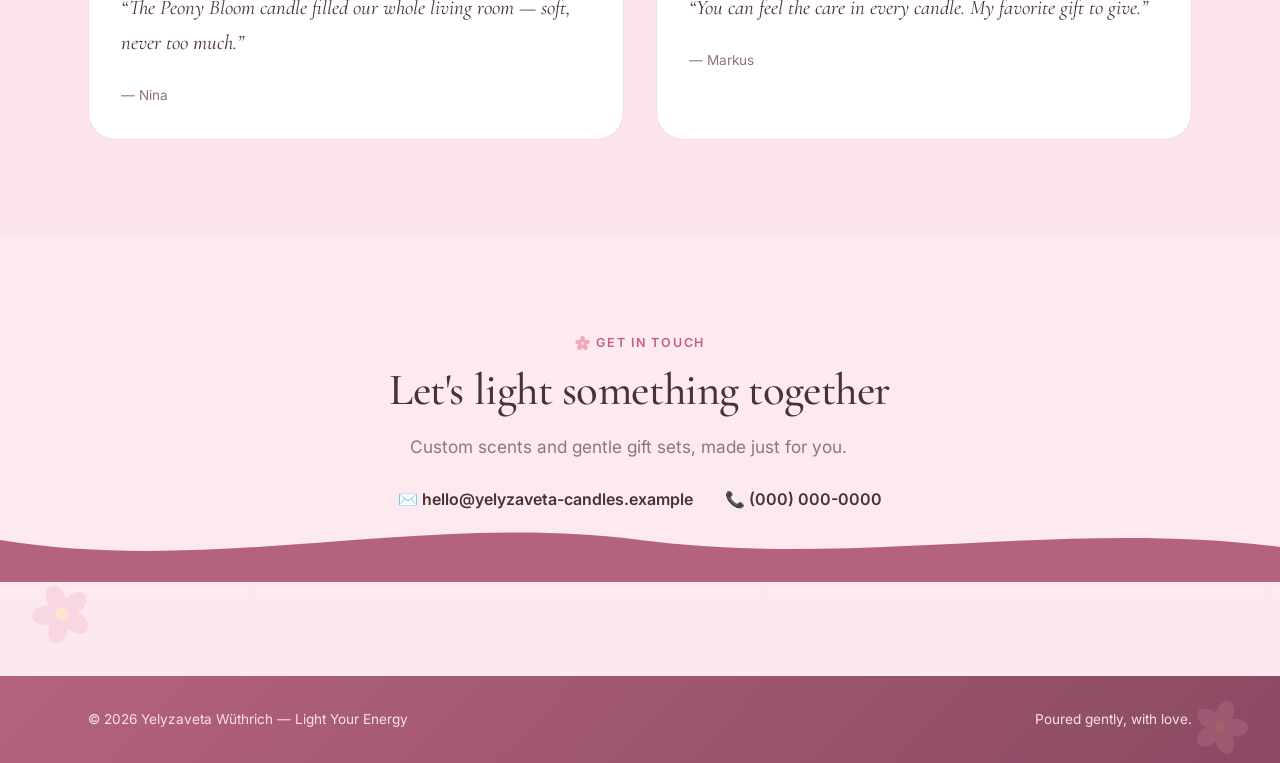
==== commit 4948410e: "Redesign candle site: full pink/white theme, scattered florals, wave dividers, script accents" ====
--- a/sites/yelyzaveta-candles/index.html
+++ b/sites/yelyzaveta-candles/index.html
@@ -7,7 +7,7 @@
 <meta name="description" content="Hand-poured soy candles designed to light your energy — soft, floral, and made with love by Yelyzaveta Wüthrich.">
 <link rel="preconnect" href="https://fonts.googleapis.com">
 <link rel="preconnect" href="https://fonts.gstatic.com" crossorigin>
-<link href="https://fonts.googleapis.com/css2?family=Cormorant+Garamond:wght@400;500;600&family=Inter:wght@400;500;600&display=swap" rel="stylesheet">
+<link href="https://fonts.googleapis.com/css2?family=Cormorant+Garamond:ital,wght@0,400;0,500;0,600;1,500&family=Parisienne&family=Inter:wght@400;500;600&display=swap" rel="stylesheet">
 <link rel="stylesheet" href="styles.css">
 </head>
 <body>
@@ -45,9 +45,12 @@
       <a href="#story" class="btn btn-outline">Our story</a>
     </div>
   </div>
+  <svg class="wave" viewBox="0 0 1440 100" preserveAspectRatio="none"><path d="M0,40 C240,90 480,0 720,40 C960,80 1200,10 1440,50 L1440,100 L0,100 Z" fill="#fffbfa"/></svg>
 </section>
 
 <section class="section" id="collection">
+  <div class="flower-deco deco-tl"></div>
+  <div class="flower-deco deco-br"></div>
   <div class="wrap">
     <div class="section-head reveal">
       <p class="eyebrow">The Collection</p>
@@ -111,9 +114,12 @@
 
     </div>
   </div>
+  <svg class="wave" viewBox="0 0 1440 100" preserveAspectRatio="none"><path d="M0,50 C240,10 480,90 720,50 C960,10 1200,80 1440,40 L1440,100 L0,100 Z" fill="#fbe4ea"/></svg>
 </section>
 
 <section class="section section-dark" id="story">
+  <div class="flower-deco deco-tr"></div>
+  <div class="flower-deco deco-bl"></div>
   <div class="wrap story-inner">
     <div class="story-visual reveal" aria-hidden="true">
       <div class="story-blob"></div>
@@ -130,9 +136,12 @@
       </div>
     </div>
   </div>
+  <svg class="wave" viewBox="0 0 1440 100" preserveAspectRatio="none"><path d="M0,40 C240,90 480,0 720,40 C960,80 1200,10 1440,50 L1440,100 L0,100 Z" fill="#fffbfa"/></svg>
 </section>
 
 <section class="section" id="process">
+  <div class="flower-deco deco-tl"></div>
+  <div class="flower-deco deco-br"></div>
   <div class="wrap">
     <div class="section-head reveal">
       <p class="eyebrow">The Process</p>
@@ -156,9 +165,11 @@
       </div>
     </div>
   </div>
+  <svg class="wave" viewBox="0 0 1440 100" preserveAspectRatio="none"><path d="M0,50 C240,10 480,90 720,50 C960,10 1200,80 1440,40 L1440,100 L0,100 Z" fill="#fbe4ea"/></svg>
 </section>
 
 <section class="section section-alt" id="testimonials">
+  <div class="flower-deco deco-tr"></div>
   <div class="wrap">
     <div class="grid grid-2 quotes">
       <blockquote class="reveal">
@@ -174,6 +185,7 @@
 </section>
 
 <section class="section" id="contact">
+  <div class="flower-deco deco-bl"></div>
   <div class="wrap contact-inner reveal">
     <p class="eyebrow">Get in touch</p>
     <h2>Let's light something together</h2>
@@ -183,9 +195,11 @@
       <a href="tel:+10000000000">📞 (000) 000-0000</a>
     </div>
   </div>
+  <svg class="wave" viewBox="0 0 1440 100" preserveAspectRatio="none"><path d="M0,40 C240,90 480,0 720,40 C960,80 1200,10 1440,50 L1440,100 L0,100 Z" fill="#b5637d"/></svg>
 </section>
 
 <footer class="footer">
+  <div class="flower-deco deco-tr" style="opacity:0.15"></div>
   <div class="wrap footer-inner">
     <span>&copy; <span id="year"></span> Yelyzaveta Wüthrich — Light Your Energy</span>
     <span class="footer-note">Poured gently, with love.</span>
--- a/sites/yelyzaveta-candles/styles.css
+++ b/sites/yelyzaveta-candles/styles.css
@@ -2,17 +2,18 @@
   --ink: #4a3038;
   --ink-soft: #93727b;
   --cream: #fffbfa;
-  --cream-alt: #fbe9ee;
+  --cream-alt: #fbe4ea;
   --rose: #e8829f;
   --rose-dark: #c85f7f;
   --rose-deep: #b5637d;
-  --deep: #3d2530;
-  --border: #f4d9df;
+  --rose-rich: #8a4a63;
+  --border: #f6d9e2;
   --serif: "Cormorant Garamond", Georgia, serif;
+  --script: "Parisienne", cursive;
   --sans: "Inter", -apple-system, BlinkMacSystemFont, "Segoe UI", sans-serif;
-  --radius: 18px;
-  --flower: url("data:image/svg+xml,%3Csvg xmlns='http://www.w3.org/2000/svg' viewBox='0 0 40 40'%3E%3Cg fill='%23c85f7f'%3E%3Ccircle cx='20' cy='10' r='7'/%3E%3Ccircle cx='20' cy='30' r='7'/%3E%3Ccircle cx='10' cy='20' r='7'/%3E%3Ccircle cx='30' cy='20' r='7'/%3E%3C/g%3E%3Ccircle cx='20' cy='20' r='6' fill='white'/%3E%3C/svg%3E");
-  --flower-white: url("data:image/svg+xml,%3Csvg xmlns='http://www.w3.org/2000/svg' viewBox='0 0 40 40'%3E%3Cg fill='white'%3E%3Ccircle cx='20' cy='10' r='7'/%3E%3Ccircle cx='20' cy='30' r='7'/%3E%3Ccircle cx='10' cy='20' r='7'/%3E%3Ccircle cx='30' cy='20' r='7'/%3E%3C/g%3E%3Ccircle cx='20' cy='20' r='6' fill='%23e8829f'/%3E%3C/svg%3E");
+  --radius: 28px;
+  --flower: url("data:image/svg+xml,%3Csvg xmlns='http://www.w3.org/2000/svg' viewBox='0 0 100 100'%3E%3Cg transform='translate(50,50)' fill='%23f0a8c2'%3E%3Cellipse cx='0' cy='-27' rx='16' ry='23' transform='rotate(0)'/%3E%3Cellipse cx='0' cy='-27' rx='16' ry='23' transform='rotate(72)'/%3E%3Cellipse cx='0' cy='-27' rx='16' ry='23' transform='rotate(144)'/%3E%3Cellipse cx='0' cy='-27' rx='16' ry='23' transform='rotate(216)'/%3E%3Cellipse cx='0' cy='-27' rx='16' ry='23' transform='rotate(288)'/%3E%3C/g%3E%3Ccircle cx='50' cy='50' r='11' fill='%23fbdd8e'/%3E%3C/svg%3E");
+  --flower-pattern: url("data:image/svg+xml,%3Csvg xmlns='http://www.w3.org/2000/svg' viewBox='0 0 100 100'%3E%3Cg transform='translate(50,50)' fill='%23e8829f'%3E%3Cellipse cx='0' cy='-27' rx='16' ry='23' transform='rotate(0)'/%3E%3Cellipse cx='0' cy='-27' rx='16' ry='23' transform='rotate(72)'/%3E%3Cellipse cx='0' cy='-27' rx='16' ry='23' transform='rotate(144)'/%3E%3Cellipse cx='0' cy='-27' rx='16' ry='23' transform='rotate(216)'/%3E%3Cellipse cx='0' cy='-27' rx='16' ry='23' transform='rotate(288)'/%3E%3C/g%3E%3C/svg%3E");
 }
 
 * { box-sizing: border-box; }
@@ -22,9 +23,20 @@
   margin: 0;
   font-family: var(--sans);
   color: var(--ink);
-  background: var(--cream);
+  background: linear-gradient(180deg, #fffdfc 0%, #fef4f6 45%, #fce8ee 100%);
   line-height: 1.65;
   -webkit-font-smoothing: antialiased;
+  position: relative;
+}
+body::before {
+  content: '';
+  position: fixed;
+  inset: 0;
+  background-image: var(--flower-pattern);
+  background-size: 140px 140px;
+  opacity: 0.035;
+  pointer-events: none;
+  z-index: 0;
 }
 
 h1, h2, h3 {
@@ -35,12 +47,12 @@
   letter-spacing: -0.01em;
 }
 h1 { font-size: clamp(2.6rem, 6vw, 4.6rem); font-weight: 500; }
-h1 em { font-style: italic; color: var(--rose-dark); }
+h1 em { font-family: var(--script); font-style: normal; color: var(--rose-dark); font-size: 1.3em; line-height: 1; display: inline-block; }
 h2 { font-size: clamp(1.9rem, 3.5vw, 2.8rem); }
 h3 { font-size: 1.35rem; margin-bottom: 0.3em; }
 p { color: var(--ink-soft); margin: 0 0 1em; }
 
-.wrap { max-width: 1160px; margin: 0 auto; padding: 0 1.75rem; }
+.wrap { max-width: 1160px; margin: 0 auto; padding: 0 1.75rem; position: relative; z-index: 1; }
 .eyebrow {
   text-transform: uppercase;
   letter-spacing: 0.14em;
@@ -68,9 +80,9 @@
   position: sticky;
   top: 0;
   z-index: 20;
-  background: rgba(255, 251, 250, 0.88);
+  background: rgba(255, 251, 250, 0.9);
   backdrop-filter: blur(10px);
-  border-bottom: 1px solid var(--border);
+  box-shadow: 0 6px 24px -10px rgba(197, 95, 127, 0.2);
 }
 .nav-inner {
   display: flex;
@@ -114,10 +126,14 @@
   font-size: 0.92rem; font-weight: 600; text-decoration: none;
   border: 1px solid transparent; transition: all 0.2s ease;
 }
-.btn-primary { background: var(--rose-deep); color: #fff; }
-.btn-primary:hover { background: var(--rose-dark); }
-.btn-outline { border-color: var(--ink); color: var(--ink); }
-.btn-outline:hover { background: var(--ink); color: #fff; }
+.btn-primary {
+  background: linear-gradient(135deg, var(--rose), var(--rose-dark));
+  color: #fff;
+  box-shadow: 0 10px 24px -10px rgba(200, 95, 127, 0.6);
+}
+.btn-primary:hover { transform: translateY(-2px); box-shadow: 0 14px 28px -10px rgba(200, 95, 127, 0.7); }
+.btn-outline { border-color: var(--rose-dark); color: var(--rose-dark); }
+.btn-outline:hover { background: var(--rose-dark); color: #fff; }
 .btn-ghost { border-color: var(--border); color: var(--ink); }
 .btn-ghost:hover { border-color: var(--rose); color: var(--rose-dark); }
 
@@ -125,7 +141,7 @@
 .hero {
   position: relative;
   overflow: hidden;
-  padding: 7.5rem 0 6rem;
+  padding: 7.5rem 0 5rem;
   background: linear-gradient(180deg, #ffffff 0%, var(--cream-alt) 100%);
   color: var(--ink);
 }
@@ -148,21 +164,25 @@
   background-image: var(--flower);
   background-size: contain;
   background-repeat: no-repeat;
-  opacity: 0.35;
   z-index: 1;
   pointer-events: none;
 }
-.flower-a { width: 90px; height: 90px; top: 18%; right: 8%; transform: rotate(12deg); }
-.flower-b { width: 60px; height: 60px; bottom: 12%; left: 6%; transform: rotate(-16deg); opacity: 0.25; }
+.flower-a { width: 100px; height: 100px; top: 16%; right: 8%; transform: rotate(12deg); opacity: 0.5; }
+.flower-b { width: 65px; height: 65px; bottom: 10%; left: 6%; transform: rotate(-16deg); opacity: 0.35; }
+.deco-tl { top: 2rem; left: 1.5rem; width: 65px; height: 65px; opacity: 0.3; transform: rotate(-14deg); }
+.deco-tr { top: 1.5rem; right: 2rem; width: 55px; height: 55px; opacity: 0.28; transform: rotate(18deg); }
+.deco-br { bottom: 1.5rem; right: 1.5rem; width: 85px; height: 85px; opacity: 0.25; transform: rotate(9deg); }
+.deco-bl { bottom: 2rem; left: 2rem; width: 60px; height: 60px; opacity: 0.28; transform: rotate(-22deg); }
+
+/* Wave dividers */
+.wave { display: block; width: 100%; height: 70px; margin-bottom: -2px; }
 
 /* Sections */
-.section { padding: 6rem 0; }
+.section { padding: 6rem 0; position: relative; overflow: hidden; }
 .section-alt { background: var(--cream-alt); }
-.section-dark { background: linear-gradient(155deg, var(--rose-deep), var(--deep) 120%); color: #fdf1f4; }
-.section-dark p { color: #ecd2d9; }
-.section-dark h2 { color: #fff; }
-.section-dark .eyebrow { color: #f6c9d5; }
-.section-dark .eyebrow::before { background-image: var(--flower-white); }
+.section-dark { background: linear-gradient(155deg, #fdeef2, var(--cream-alt) 120%); color: var(--ink); }
+.section-dark .eyebrow { color: var(--rose-dark); }
+.section-dark .eyebrow::before { background-image: var(--flower); }
 .section-head { max-width: 560px; margin: 0 auto 3rem; }
 .section-head h2 { margin: 0; }
 
@@ -186,7 +206,7 @@
   text-align: center;
   transition: transform 0.25s ease, box-shadow 0.25s ease;
 }
-.candle-card:hover { transform: translateY(-6px); box-shadow: 0 20px 40px -20px rgba(184, 99, 130, 0.3); }
+.candle-card:hover { transform: translateY(-6px); box-shadow: 0 20px 40px -20px rgba(184, 99, 130, 0.35); }
 .candle-visual { display: flex; justify-content: center; margin-bottom: 1.5rem; height: 140px; align-items: flex-end; }
 .jar { position: relative; width: 72px; height: 92px; }
 .wax {
@@ -221,25 +241,26 @@
   width: 100%; max-width: 340px; aspect-ratio: 4/5;
   border-radius: 40% 60% 55% 45% / 50% 45% 55% 50%;
   background: linear-gradient(155deg, var(--rose), var(--rose-deep) 70%);
-  box-shadow: 0 30px 60px -20px rgba(180, 90, 120, 0.45);
+  box-shadow: 0 30px 60px -20px rgba(180, 90, 120, 0.4);
 }
 .story-blob::after {
   content: '';
   position: absolute;
   inset: 0;
-  background-image: var(--flower-white);
+  background-image: var(--flower);
   background-size: 55%;
   background-repeat: no-repeat;
   background-position: center;
-  opacity: 0.5;
+  opacity: 0.7;
+  filter: brightness(1.6) saturate(0.6);
 }
 .stats { display: flex; gap: 2.5rem; margin-top: 2rem; }
-.stats strong { display: block; font-family: var(--serif); font-size: 1.8rem; color: #fff; }
-.stats span { font-size: 0.82rem; color: #e8bdc8; }
+.stats strong { display: block; font-family: var(--serif); font-size: 1.8rem; color: var(--rose-dark); }
+.stats span { font-size: 0.82rem; color: var(--ink-soft); }
 
 /* Steps */
 .steps .step { text-align: left; }
-.step-no { font-family: var(--serif); font-size: 1.6rem; color: var(--rose); display: block; margin-bottom: 0.5rem; }
+.step-no { font-family: var(--script); font-size: 2.2rem; color: var(--rose); display: block; margin-bottom: 0.2rem; }
 
 /* Quotes */
 .quotes blockquote { margin: 0; padding: 2rem; background: #fff; border-radius: var(--radius); border: 1px solid var(--border); }
@@ -253,7 +274,7 @@
 .contact-methods a:hover { color: var(--rose-dark); }
 
 /* Footer */
-.footer { background: var(--deep); color: #d9b3bf; padding: 2rem 0; }
+.footer { background: linear-gradient(135deg, var(--rose-deep), var(--rose-rich)); color: #fbe1e9; padding: 2rem 0; position: relative; overflow: hidden; }
 .footer-inner { display: flex; justify-content: space-between; flex-wrap: wrap; gap: 0.5rem; font-size: 0.85rem; }
 
 /* Reveal animation */
